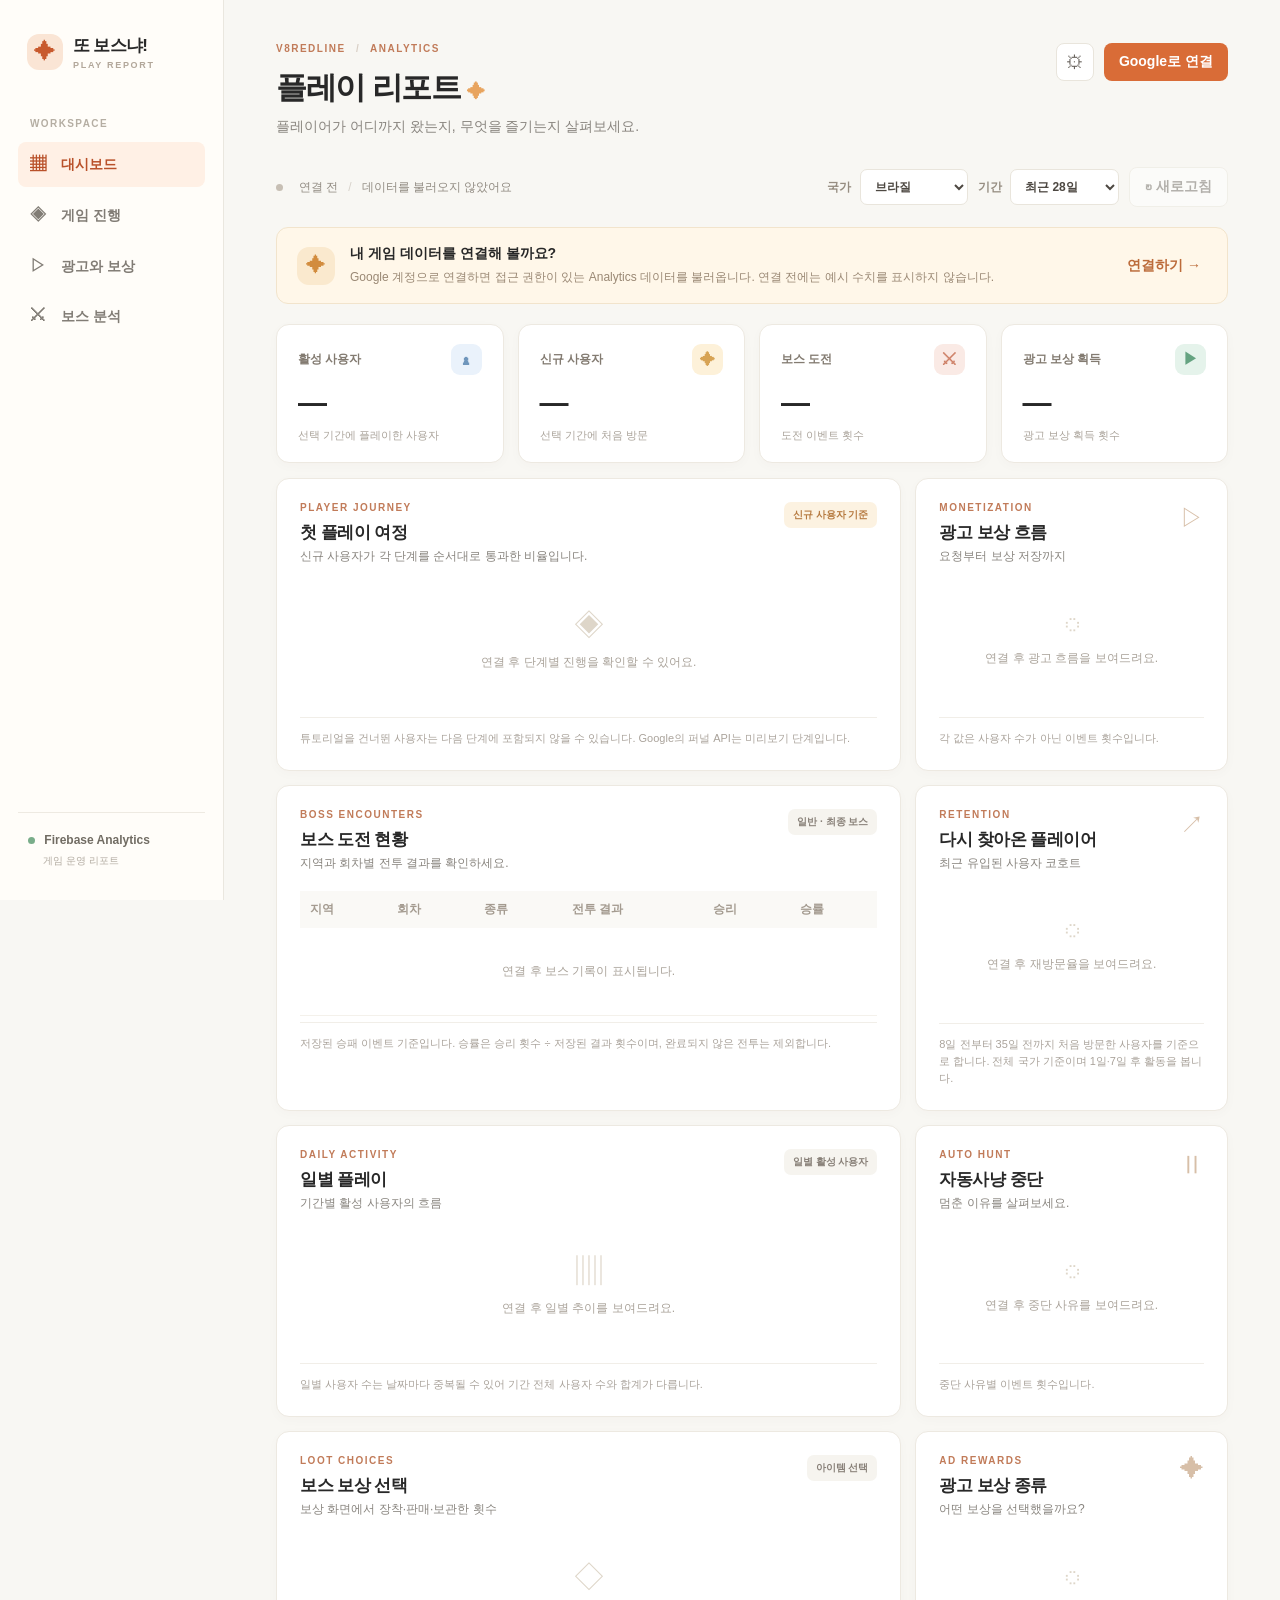
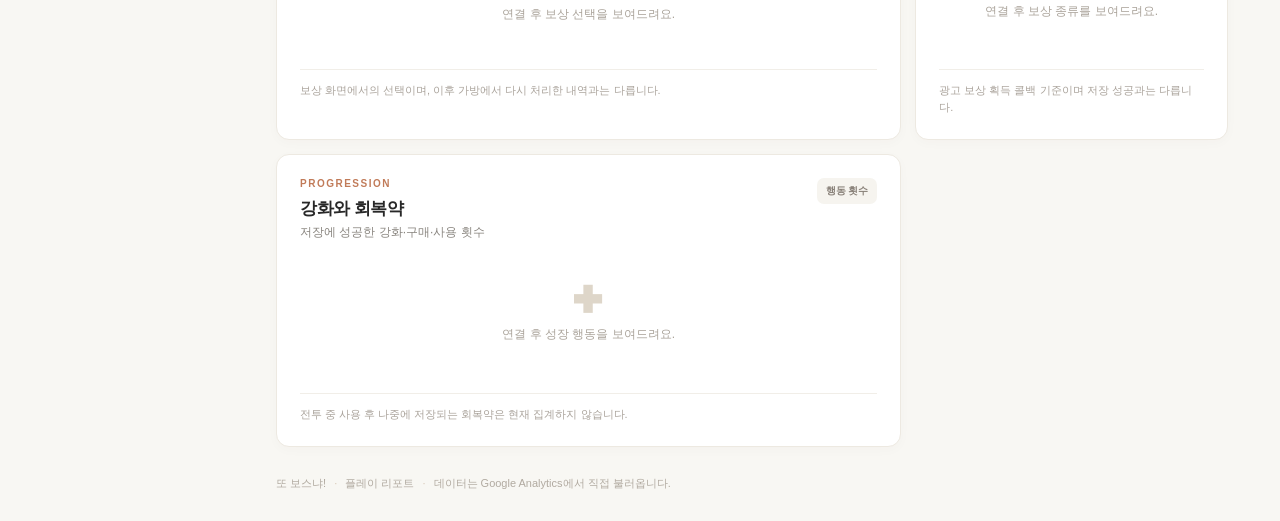
==== admin/index.html @ 26bd4971 "Add analytics admin dashboard" ====
<!doctype html>
<html lang="ko">
  <head>
    <meta charset="utf-8" />
    <meta name="viewport" content="width=device-width, initial-scale=1" />
    <meta name="referrer" content="strict-origin-when-cross-origin" />
    <meta
      http-equiv="Content-Security-Policy"
      content="default-src 'self'; script-src 'self' https://accounts.google.com/gsi/client; style-src 'self' https://accounts.google.com/gsi/style; connect-src 'self' https://accounts.google.com/gsi/ https://analyticsdata.googleapis.com; frame-src https://accounts.google.com/gsi/; img-src 'self' data:; base-uri 'none'; object-src 'none'; form-action 'none'"
    />
    <title>또 보스냐! · 플레이 리포트</title>
    <link rel="stylesheet" href="styles.css" />
    <script defer src="https://accounts.google.com/gsi/client"></script>
    <script defer src="app.js"></script>
  </head>
  <body>
    <div class="shell">
      <aside class="sidebar">
        <div class="brand">
          <span class="brand-icon">✦</span>
          <div><b>또 보스냐!</b><small>PLAY REPORT</small></div>
        </div>
        <p class="nav-label">WORKSPACE</p>
        <a class="nav-item selected" href="#overview"><span>▦</span> 대시보드</a
        ><a class="nav-item" href="#progress"><span>◈</span> 게임 진행</a
        ><a class="nav-item" href="#ads"><span>▷</span> 광고와 보상</a
        ><a class="nav-item" href="#boss"><span>⚔</span> 보스 분석</a>
        <div class="side-footer">
          <span class="dot"></span> Firebase Analytics
          <small>게임 운영 리포트</small>
        </div>
      </aside>
      <main id="overview">
        <header>
          <div>
            <p class="eyebrow">V8REDLINE <span>/</span> ANALYTICS</p>
            <h1>플레이 리포트 <span>✦</span></h1>
            <p class="subtitle">
              플레이어가 어디까지 왔는지, 무엇을 즐기는지 살펴보세요.
            </p>
          </div>
          <div class="head-actions">
            <button
              id="settings-btn"
              class="icon-btn"
              title="연결 설정"
              aria-label="연결 설정"
            >
              ⚙</button
            ><button id="login-btn" class="btn primary">Google로 연결</button
            ><button id="logout-btn" class="btn subtle hidden">
              연결 끊기
            </button>
          </div>
        </header>
        <div class="toolbar">
          <div class="status">
            <span id="status-dot" class="status-dot"></span
            ><span id="status-text">연결 전</span><span class="divider">/</span
            ><span id="updated">데이터를 불러오지 않았어요</span>
          </div>
          <div class="filters">
            <label
              >국가
              <select id="country">
                <option value="">전체 국가</option>
                <option value="Brazil" selected>브라질</option>
                <option value="South Korea">대한민국</option>
              </select></label
            ><label
              >기간
              <select id="period">
                <option value="6daysAgo">최근 7일</option>
                <option value="27daysAgo" selected>최근 28일</option>
                <option value="89daysAgo">최근 90일</option>
              </select></label
            ><button id="refresh-btn" class="btn subtle" disabled>
              ↻ 새로고침
            </button>
          </div>
        </div>
        <section id="welcome" class="notice">
          <div class="notice-icon">✦</div>
          <div>
            <b>내 게임 데이터를 연결해 볼까요?</b>
            <p>
              Google 계정으로 연결하면 접근 권한이 있는 Analytics 데이터를
              불러옵니다. 연결 전에는 예시 수치를 표시하지 않습니다.
            </p>
          </div>
          <button id="welcome-connect" class="text-btn">연결하기 →</button>
        </section>
        <div id="quality-note" class="quality-note hidden" role="status"></div>
        <section class="stats" aria-label="핵심 지표">
          <article class="stat">
            <div class="stat-top">
              <span>활성 사용자</span><i class="blue">♟</i>
            </div>
            <strong id="active-users">—</strong
            ><small>선택 기간에 플레이한 사용자</small>
          </article>
          <article class="stat">
            <div class="stat-top">
              <span>신규 사용자</span><i class="gold">✦</i>
            </div>
            <strong id="new-users">—</strong
            ><small>선택 기간에 처음 방문</small>
          </article>
          <article class="stat">
            <div class="stat-top">
              <span>보스 도전</span><i class="red">⚔</i>
            </div>
            <strong id="boss-attempts">—</strong><small>도전 이벤트 횟수</small>
          </article>
          <article class="stat">
            <div class="stat-top">
              <span>광고 보상 획득</span><i class="green">▶</i>
            </div>
            <strong id="rewards-earned">—</strong
            ><small>광고 보상 획득 횟수</small>
          </article>
        </section>
        <div class="grid">
          <section class="panel wide" id="progress">
            <div class="panel-head">
              <div>
                <p class="kicker">PLAYER JOURNEY</p>
                <h2>첫 플레이 여정</h2>
                <p>신규 사용자가 각 단계를 순서대로 통과한 비율입니다.</p>
              </div>
              <span class="tag">신규 사용자 기준</span>
            </div>
            <div id="funnel" class="placeholder">
              <span>◈</span>
              <p>연결 후 단계별 진행을 확인할 수 있어요.</p>
            </div>
            <div class="footnote">
              튜토리얼을 건너뛴 사용자는 다음 단계에 포함되지 않을 수 있습니다.
              Google의 퍼널 API는 미리보기 단계입니다.
            </div>
          </section>
          <section class="panel narrow" id="ads">
            <div class="panel-head">
              <div>
                <p class="kicker">MONETIZATION</p>
                <h2>광고 보상 흐름</h2>
                <p>요청부터 보상 저장까지</p>
              </div>
              <span class="panel-symbol">▷</span>
            </div>
            <div id="ads-list" class="placeholder">
              <span>◌</span>
              <p>연결 후 광고 흐름을 보여드려요.</p>
            </div>
            <div class="footnote">
              각 값은 사용자 수가 아닌 이벤트 횟수입니다.
            </div>
          </section>
          <section class="panel wide" id="boss">
            <div class="panel-head">
              <div>
                <p class="kicker">BOSS ENCOUNTERS</p>
                <h2>보스 도전 현황</h2>
                <p>지역과 회차별 전투 결과를 확인하세요.</p>
              </div>
              <span class="tag light">일반 · 최종 보스</span>
            </div>
            <div class="table-wrap">
              <table>
                <thead>
                  <tr>
                    <th>지역</th>
                    <th>회차</th>
                    <th>종류</th>
                    <th>전투 결과</th>
                    <th>승리</th>
                    <th>승률</th>
                  </tr>
                </thead>
                <tbody id="boss-table">
                  <tr>
                    <td colspan="6" class="empty">
                      연결 후 보스 기록이 표시됩니다.
                    </td>
                  </tr>
                </tbody>
              </table>
            </div>
            <div class="footnote">
              저장된 승패 이벤트 기준입니다. 승률은 승리 횟수 ÷ 저장된 결과
              횟수이며, 완료되지 않은 전투는 제외합니다.
            </div>
          </section>
          <section class="panel narrow">
            <div class="panel-head">
              <div>
                <p class="kicker">RETENTION</p>
                <h2>다시 찾아온 플레이어</h2>
                <p>최근 유입된 사용자 코호트</p>
              </div>
              <span class="panel-symbol">↗</span>
            </div>
            <div id="retention" class="placeholder">
              <span>◌</span>
              <p>연결 후 재방문율을 보여드려요.</p>
            </div>
            <div class="footnote">
              8일 전부터 35일 전까지 처음 방문한 사용자를 기준으로 합니다. 전체
              국가 기준이며 1일·7일 후 활동을 봅니다.
            </div>
          </section>
          <section class="panel wide">
            <div class="panel-head">
              <div>
                <p class="kicker">DAILY ACTIVITY</p>
                <h2>일별 플레이</h2>
                <p>기간별 활성 사용자의 흐름</p>
              </div>
              <span class="tag light">일별 활성 사용자</span>
            </div>
            <div id="trend" class="placeholder">
              <span>▥</span>
              <p>연결 후 일별 추이를 보여드려요.</p>
            </div>
            <div class="footnote">
              일별 사용자 수는 날짜마다 중복될 수 있어 기간 전체 사용자 수와
              합계가 다릅니다.
            </div>
          </section>
          <section class="panel narrow">
            <div class="panel-head">
              <div>
                <p class="kicker">AUTO HUNT</p>
                <h2>자동사냥 중단</h2>
                <p>멈춘 이유를 살펴보세요.</p>
              </div>
              <span class="panel-symbol">Ⅱ</span>
            </div>
            <div id="stops" class="placeholder">
              <span>◌</span>
              <p>연결 후 중단 사유를 보여드려요.</p>
            </div>
            <div class="footnote">중단 사유별 이벤트 횟수입니다.</div>
          </section>
          <section class="panel wide">
            <div class="panel-head">
              <div>
                <p class="kicker">LOOT CHOICES</p>
                <h2>보스 보상 선택</h2>
                <p>보상 화면에서 장착·판매·보관한 횟수</p>
              </div>
              <span class="tag light">아이템 선택</span>
            </div>
            <div id="loot" class="placeholder">
              <span>◇</span>
              <p>연결 후 보상 선택을 보여드려요.</p>
            </div>
            <div class="footnote">
              보상 화면에서의 선택이며, 이후 가방에서 다시 처리한 내역과는
              다릅니다.
            </div>
          </section>
          <section class="panel narrow">
            <div class="panel-head">
              <div>
                <p class="kicker">AD REWARDS</p>
                <h2>광고 보상 종류</h2>
                <p>어떤 보상을 선택했을까요?</p>
              </div>
              <span class="panel-symbol">✦</span>
            </div>
            <div id="ad-types" class="placeholder">
              <span>◌</span>
              <p>연결 후 보상 종류를 보여드려요.</p>
            </div>
            <div class="footnote">
              광고 보상 획득 콜백 기준이며 저장 성공과는 다릅니다.
            </div>
          </section>
          <section class="panel wide">
            <div class="panel-head">
              <div>
                <p class="kicker">PROGRESSION</p>
                <h2>강화와 회복약</h2>
                <p>저장에 성공한 강화·구매·사용 횟수</p>
              </div>
              <span class="tag light">행동 횟수</span>
            </div>
            <div id="economy" class="placeholder">
              <span>✚</span>
              <p>연결 후 성장 행동을 보여드려요.</p>
            </div>
            <div class="footnote">
              전투 중 사용 후 나중에 저장되는 회복약은 현재 집계하지 않습니다.
            </div>
          </section>
        </div>
        <footer>
          또 보스냐! <span>·</span> 플레이 리포트 <span>·</span> 데이터는 Google
          Analytics에서 직접 불러옵니다.
        </footer>
      </main>
    </div>
    <dialog id="settings">
      <form method="dialog">
        <div class="modal-head">
          <div>
            <p class="kicker">CONNECTION</p>
            <h2>연결 설정</h2>
          </div>
          <button value="cancel" class="icon-btn" aria-label="닫기">×</button>
        </div>
        <p class="modal-copy">
          Google Cloud에서 만든 웹 애플리케이션 OAuth 클라이언트 ID를
          입력하세요. 프로젝트의 Google Analytics Data API가 활성화되어 있어야
          합니다.
        </p>
        <label class="field"
          >OAuth 클라이언트 ID<input
            id="client-id"
            type="text"
            autocomplete="off"
            placeholder="…apps.googleusercontent.com" /></label
        ><label class="field"
          >Analytics 속성 ID<input
            id="property-id"
            type="text"
            inputmode="numeric"
            value="561781670"
        /></label>
        <p id="settings-error" class="form-error" role="alert"></p>
        <p class="modal-note">
          클라이언트 ID와 속성 ID만 이 브라우저에 저장합니다. 로그인 토큰은
          저장하지 않으며 페이지를 닫으면 사라집니다.
        </p>
        <div class="modal-actions">
          <button value="cancel" class="btn subtle">취소</button
          ><button id="save-settings" value="default" class="btn primary">
            설정 저장
          </button>
        </div>
      </form>
    </dialog>
    <div id="toast" role="status" aria-live="polite"></div>
  </body>
</html>
---- admin/styles.css ----
:root {
  --ink: #282828;
  --muted: #89857f;
  --line: #eeeae2;
  --orange: #dc713b;
  --bg: #f8f7f3;
  --green: #438c72;
  --sans:
    -apple-system, BlinkMacSystemFont, "Apple SD Gothic Neo", "Noto Sans KR",
    sans-serif;
}
* {
  box-sizing: border-box;
}
html {
  scroll-behavior: smooth;
}
body {
  margin: 0;
  color: var(--ink);
  background: var(--bg);
  font-family: var(--sans);
  font-size: 14px;
}
.shell {
  min-height: 100vh;
  display: flex;
}
.sidebar {
  width: 224px;
  flex-shrink: 0;
  border-right: 1px solid #eae7df;
  background: #fffdf9;
  padding: 32px 18px;
  display: flex;
  flex-direction: column;
  position: sticky;
  top: 0;
  height: 100vh;
}
.brand {
  display: flex;
  align-items: center;
  gap: 10px;
  padding: 2px 9px 38px;
}
.brand-icon {
  display: grid;
  place-items: center;
  width: 36px;
  height: 36px;
  border-radius: 12px;
  background: #fae5d5;
  color: #c85a2e;
  font-size: 22px;
}
.brand b {
  display: block;
  font-size: 17px;
  letter-spacing: -0.7px;
}
.brand small {
  display: block;
  margin-top: 3px;
  font-size: 9px;
  letter-spacing: 1.7px;
  color: #b2a79a;
  font-weight: 700;
}
.nav-label {
  padding: 0 12px;
  color: #b5aea3;
  font-size: 10px;
  font-weight: 800;
  letter-spacing: 1.4px;
}
.nav-item {
  padding: 12px;
  border-radius: 8px;
  color: #817c75;
  text-decoration: none;
  font-weight: 650;
  margin: 3px 0;
}
.nav-item span {
  display: inline-block;
  width: 27px;
  font-size: 16px;
}
.nav-item:hover,
.nav-item.selected {
  color: #b9512a;
  background: #fff0e5;
}
.side-footer {
  margin-top: auto;
  border-top: 1px solid var(--line);
  padding: 20px 10px 0;
  color: #716c63;
  font-size: 12px;
  font-weight: 650;
}
.side-footer small {
  display: block;
  color: #b1aaa0;
  margin: 7px 0 0 15px;
  font-weight: 400;
}
.dot,
.status-dot {
  display: inline-block;
  width: 7px;
  height: 7px;
  background: #79ad8a;
  border-radius: 50%;
  margin-right: 6px;
}
main {
  max-width: 1710px;
  padding: 43px 52px 30px;
  width: 100%;
  margin: auto;
}
header {
  display: flex;
  align-items: flex-start;
  justify-content: space-between;
  gap: 20px;
}
.eyebrow,
.kicker {
  margin: 0;
  color: #c17b59;
  font-size: 10px;
  font-weight: 800;
  letter-spacing: 1.5px;
}
.eyebrow span {
  color: #d8cfc5;
  margin: 0 6px;
}
h1 {
  margin: 13px 0 6px;
  font-size: 31px;
  letter-spacing: -1.5px;
}
h1 span {
  color: #e8a45e;
  font-size: 18px;
}
.subtitle,
.panel-head p:not(.kicker) {
  color: var(--muted);
  margin: 0;
  line-height: 1.6;
}
.head-actions,
.filters,
.toolbar,
.status {
  display: flex;
  align-items: center;
  gap: 10px;
}
.btn,
.icon-btn,
.text-btn {
  font: inherit;
  cursor: pointer;
  border: 0;
}
.btn {
  padding: 10px 15px;
  border-radius: 8px;
  font-weight: 700;
  white-space: nowrap;
}
.primary {
  background: #d96c37;
  color: white;
}
.primary:hover {
  background: #c95f2e;
}
.subtle,
.icon-btn {
  background: white;
  color: #68635d;
  border: 1px solid #e9e5dc;
}
.subtle:disabled {
  opacity: 0.48;
  cursor: not-allowed;
}
.icon-btn {
  height: 38px;
  width: 38px;
  border-radius: 8px;
  font-size: 18px;
}
.hidden {
  display: none !important;
}
.toolbar {
  justify-content: space-between;
  margin: 30px 0 20px;
  gap: 15px;
  flex-wrap: wrap;
}
.status {
  font-size: 12px;
  color: #928c83;
}
.status-dot {
  background: #c7bfb4;
}
.status-dot.on {
  background: #64aa80;
}
.divider {
  color: #d7d2ca;
}
.filters label {
  color: #968d81;
  font-size: 12px;
  font-weight: 650;
}
.filters select {
  font: inherit;
  font-size: 12px;
  color: #4d4842;
  border: 1px solid #e9e5dc;
  padding: 9px 24px 9px 10px;
  border-radius: 7px;
  background: #fff;
  margin-left: 5px;
}
.notice {
  display: flex;
  align-items: center;
  gap: 15px;
  padding: 17px 20px;
  background: #fff7e9;
  border: 1px solid #f2e4cc;
  border-radius: 12px;
  margin-bottom: 20px;
}
.notice-icon {
  display: grid;
  place-items: center;
  flex-shrink: 0;
  width: 38px;
  height: 38px;
  border-radius: 12px;
  background: #fae9ce;
  color: #d28c3e;
  font-size: 20px;
}
.notice b {
  font-size: 14px;
}
.notice p {
  margin: 5px 0 0;
  color: #9a8874;
  font-size: 12px;
  line-height: 1.5;
}
.text-btn {
  margin-left: auto;
  flex-shrink: 0;
  background: none;
  color: #bc6b3a;
  font-weight: 750;
}
.stats {
  display: grid;
  grid-template-columns: repeat(4, minmax(0, 1fr));
  gap: 14px;
}
.stat,
.panel {
  background: white;
  border: 1px solid #ede9e1;
  border-radius: 13px;
  box-shadow: 0 3px 12px rgba(70, 51, 24, 0.025);
}
.stat {
  padding: 19px 21px;
}
.stat-top {
  display: flex;
  align-items: center;
  justify-content: space-between;
  color: #837b71;
  font-weight: 700;
  font-size: 12px;
}
.stat i {
  font-style: normal;
  display: grid;
  place-items: center;
  width: 31px;
  height: 31px;
  border-radius: 9px;
  font-size: 15px;
}
.blue {
  background: #eaf2fb;
  color: #6f96bc;
}
.gold {
  background: #fdf1d9;
  color: #d7a354;
}
.red {
  background: #faeae5;
  color: #ce8067;
}
.green {
  background: #e5f3eb;
  color: #65a381;
}
.stat strong {
  display: block;
  font-size: 29px;
  letter-spacing: -1px;
  margin: 12px 0 6px;
}
.stat small {
  color: #aaa39a;
  font-size: 11px;
}
.grid {
  display: grid;
  grid-template-columns: 2fr 1fr;
  gap: 14px;
  margin-top: 15px;
}
.panel {
  padding: 23px;
  min-width: 0;
}
.panel-head {
  display: flex;
  justify-content: space-between;
  gap: 10px;
  align-items: flex-start;
}
.panel-head h2 {
  font-size: 17px;
  margin: 8px 0 3px;
  letter-spacing: -0.5px;
}
.panel-head p:not(.kicker) {
  font-size: 12px;
}
.tag {
  padding: 6px 9px;
  border-radius: 7px;
  font-size: 10px;
  font-weight: 700;
  color: #b67a40;
  background: #fcf2e1;
  white-space: nowrap;
}
.tag.light {
  color: #898179;
  background: #f6f4ef;
}
.panel-symbol {
  color: #d7bfa8;
  font-size: 24px;
}
.placeholder {
  min-height: 150px;
  display: flex;
  flex-direction: column;
  align-items: center;
  justify-content: center;
  text-align: center;
  color: #aaa39a;
  font-size: 12px;
}
.placeholder span {
  color: #ded6c9;
  font-size: 30px;
}
.placeholder p {
  margin: 8px 0;
}
.footnote {
  border-top: 1px solid #f1eee8;
  padding-top: 12px;
  color: #aaa39b;
  font-size: 11px;
  line-height: 1.55;
}
.table-wrap {
  overflow: auto;
  min-height: 145px;
}
table {
  width: 100%;
  border-collapse: collapse;
  margin: 18px 0 6px;
  text-align: left;
  font-size: 12px;
}
th {
  font-weight: 650;
  color: #a49b90;
  background: #faf9f6;
  padding: 10px;
}
td {
  padding: 12px 10px;
  border-bottom: 1px solid #f4f1eb;
}
td.empty {
  text-align: center;
  color: #aaa39a;
  padding: 35px;
}
.bars {
  display: grid;
  gap: 15px;
  margin: 22px 0;
}
.bar-row {
  display: grid;
  grid-template-columns: 112px 1fr auto;
  align-items: center;
  gap: 10px;
  font-size: 12px;
}
.bar-row .track {
  height: 9px;
  background: #f5f1eb;
  border-radius: 9px;
  overflow: hidden;
}
.bar-row .fill {
  height: 100%;
  background: #d97846;
  border-radius: 9px;
}
.bar-row b {
  font-size: 12px;
}
.ad-row,
.retention-row {
  display: flex;
  justify-content: space-between;
  align-items: center;
  padding: 13px 0;
  border-bottom: 1px solid #f4f1eb;
  font-size: 12px;
}
.ad-row b,
.retention-row b {
  font-size: 15px;
}
.list-body {
  margin: 12px 0;
  min-height: 125px;
}
.trend {
  height: 165px;
  display: flex;
  gap: 4px;
  align-items: flex-end;
  padding: 15px 0;
}
.trend-bar {
  min-width: 3px;
  flex: 1;
  background: #e4a180;
  border-radius: 4px 4px 0 0;
}
.trend-bar:hover {
  background: #cc7449;
}
footer {
  padding: 29px 0 0;
  color: #b1aaa0;
  font-size: 11px;
}
footer span {
  margin: 0 5px;
  color: #d8c9b8;
}
dialog {
  width: min(500px, calc(100% - 32px));
  border: 0;
  border-radius: 14px;
  padding: 25px;
  color: var(--ink);
  box-shadow: 0 20px 80px #3333;
}
dialog::backdrop {
  background: #2a241e80;
}
.modal-head {
  display: flex;
  align-items: center;
  justify-content: space-between;
}
.modal-head h2 {
  margin: 8px 0;
  font-size: 20px;
}
.modal-copy,
.modal-note {
  font-size: 12px;
  color: #91887e;
  line-height: 1.7;
}
.field {
  display: block;
  margin: 18px 0;
  font-size: 12px;
  font-weight: 700;
}
.field input {
  width: 100%;
  padding: 12px;
  margin-top: 8px;
  border: 1px solid #ded8cd;
  border-radius: 8px;
  font: inherit;
}
.modal-actions {
  display: flex;
  justify-content: flex-end;
  gap: 8px;
  margin-top: 22px;
}
#toast {
  position: fixed;
  bottom: 20px;
  right: 20px;
  background: #332e28;
  color: white;
  padding: 12px 16px;
  border-radius: 8px;
  max-width: 420px;
  display: none;
  z-index: 5;
}
#toast.visible {
  display: block;
}
@media (max-width: 1000px) {
  .sidebar {
    width: 65px;
    padding: 25px 8px;
  }
  .brand {
    padding: 0 4px 30px;
  }
  .brand div,
  .nav-label,
  .side-footer,
  .nav-item:not(.selected) {
    display: none;
  }
  .nav-item {
    font-size: 0;
  }
  .nav-item span {
    font-size: 17px;
    width: auto;
  }
  main {
    padding: 32px 24px;
  }
  .grid {
    grid-template-columns: 1fr 1fr;
  }
}
@media (max-width: 680px) {
  .sidebar {
    display: none;
  }
  main {
    padding: 25px 15px;
  }
  h1 {
    font-size: 25px;
  }
  .subtitle {
    font-size: 12px;
  }
  .head-actions {
    gap: 5px;
  }
  .head-actions .btn {
    font-size: 12px;
    padding: 10px;
  }
  .stats {
    grid-template-columns: 1fr 1fr;
  }
  .grid {
    grid-template-columns: 1fr;
  }
  .stat {
    padding: 16px;
  }
  .stat strong {
    font-size: 24px;
  }
  .toolbar {
    align-items: flex-start;
  }
  .filters {
    width: 100%;
    flex-wrap: wrap;
  }
  .notice {
    align-items: flex-start;
  }
  .notice .text-btn {
    display: none;
  }
  .bar-row {
    grid-template-columns: 92px 1fr auto;
  }
}

@media (max-width: 480px) {
  header {
    display: block;
  }
  .head-actions {
    margin-top: 16px;
  }
  h1 {
    white-space: nowrap;
  }
  .subtitle {
    max-width: 350px;
  }
  .bar-row {
    grid-template-columns: 78px 1fr auto;
    gap: 7px;
  }
  .bar-row b {
    font-size: 10px;
  }
}

.form-error {
  color: #b5492e;
  font-size: 12px;
  min-height: 1em;
  margin: 0;
}

.quality-note {
  padding: 12px 16px;
  margin-bottom: 16px;
  background: #fff7e9;
  border: 1px solid #f2e4cc;
  color: #8e6443;
  border-radius: 9px;
  font-size: 12px;
  line-height: 1.5;
}
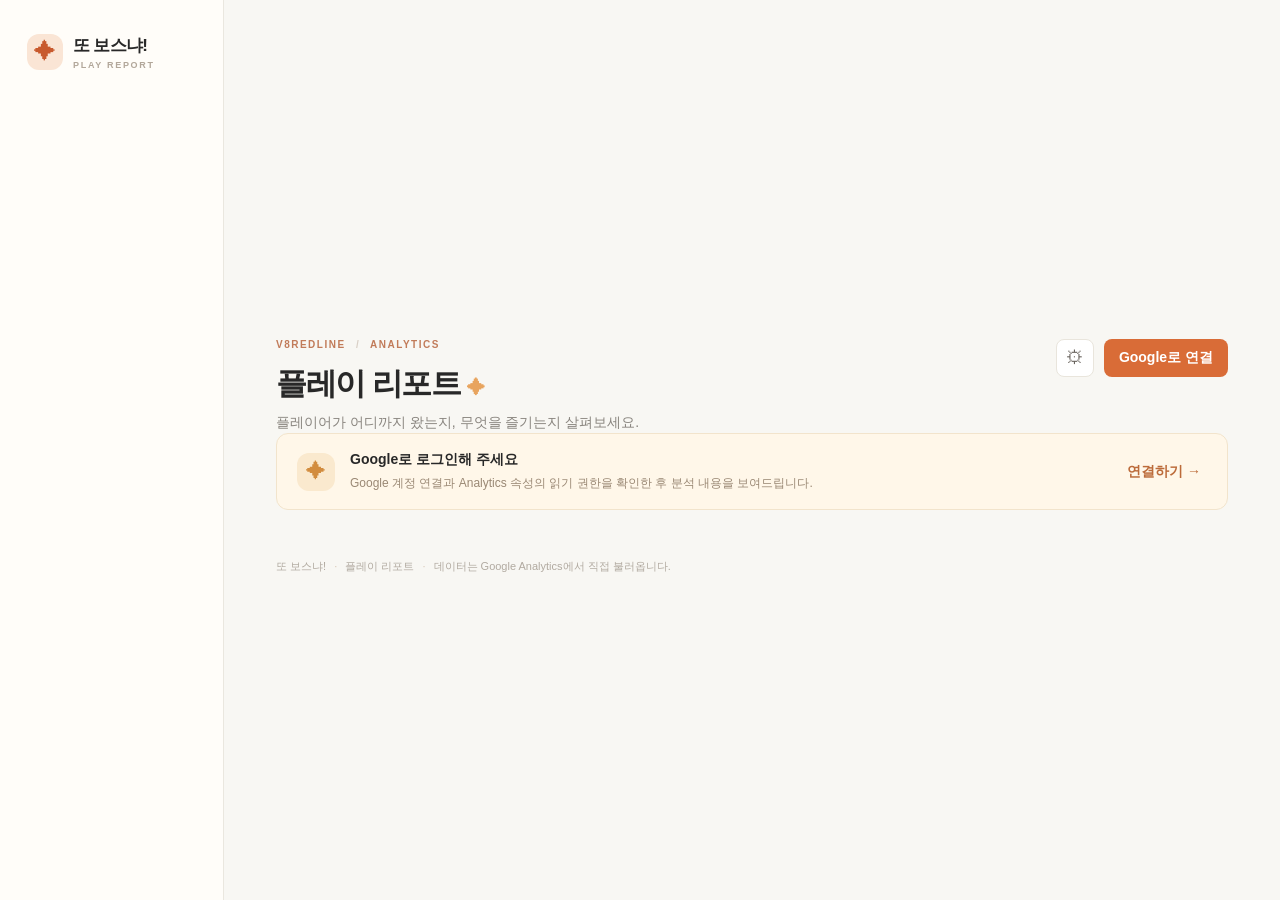
==== commit 9ec04a49: "Hide analytics until account access is verified" ====
--- a/admin/index.html
+++ b/admin/index.html
@@ -53,247 +53,255 @@
             </button>
           </div>
         </header>
-        <div class="toolbar">
-          <div class="status">
-            <span id="status-dot" class="status-dot"></span
-            ><span id="status-text">연결 전</span><span class="divider">/</span
-            ><span id="updated">데이터를 불러오지 않았어요</span>
-          </div>
-          <div class="filters">
-            <label
-              >국가
-              <select id="country">
-                <option value="">전체 국가</option>
-                <option value="Brazil" selected>브라질</option>
-                <option value="South Korea">대한민국</option>
-              </select></label
-            ><label
-              >기간
-              <select id="period">
-                <option value="6daysAgo">최근 7일</option>
-                <option value="27daysAgo" selected>최근 28일</option>
-                <option value="89daysAgo">최근 90일</option>
-              </select></label
-            ><button id="refresh-btn" class="btn subtle" disabled>
-              ↻ 새로고침
-            </button>
-          </div>
-        </div>
         <section id="welcome" class="notice">
           <div class="notice-icon">✦</div>
           <div>
-            <b>내 게임 데이터를 연결해 볼까요?</b>
+            <b>Google로 로그인해 주세요</b>
             <p>
-              Google 계정으로 연결하면 접근 권한이 있는 Analytics 데이터를
-              불러옵니다. 연결 전에는 예시 수치를 표시하지 않습니다.
+              Google 계정 연결과 Analytics 속성의 읽기 권한을 확인한 후 분석
+              내용을 보여드립니다.
             </p>
           </div>
           <button id="welcome-connect" class="text-btn">연결하기 →</button>
         </section>
-        <div id="quality-note" class="quality-note hidden" role="status"></div>
-        <section class="stats" aria-label="핵심 지표">
-          <article class="stat">
-            <div class="stat-top">
-              <span>활성 사용자</span><i class="blue">♟</i>
+        <div id="private-content" hidden>
+          <div class="toolbar">
+            <div class="status">
+              <span id="status-dot" class="status-dot"></span
+              ><span id="status-text">연결 전</span
+              ><span class="divider">/</span
+              ><span id="updated">데이터를 불러오지 않았어요</span>
             </div>
-            <strong id="active-users">—</strong
-            ><small>선택 기간에 플레이한 사용자</small>
-          </article>
-          <article class="stat">
-            <div class="stat-top">
-              <span>신규 사용자</span><i class="gold">✦</i>
+            <div class="filters">
+              <label
+                >국가
+                <select id="country">
+                  <option value="">전체 국가</option>
+                  <option value="Brazil" selected>브라질</option>
+                  <option value="South Korea">대한민국</option>
+                </select></label
+              ><label
+                >기간
+                <select id="period">
+                  <option value="6daysAgo">최근 7일</option>
+                  <option value="27daysAgo" selected>최근 28일</option>
+                  <option value="89daysAgo">최근 90일</option>
+                </select></label
+              ><button id="refresh-btn" class="btn subtle" disabled>
+                ↻ 새로고침
+              </button>
             </div>
-            <strong id="new-users">—</strong
-            ><small>선택 기간에 처음 방문</small>
-          </article>
-          <article class="stat">
-            <div class="stat-top">
-              <span>보스 도전</span><i class="red">⚔</i>
-            </div>
-            <strong id="boss-attempts">—</strong><small>도전 이벤트 횟수</small>
-          </article>
-          <article class="stat">
-            <div class="stat-top">
-              <span>광고 보상 획득</span><i class="green">▶</i>
-            </div>
-            <strong id="rewards-earned">—</strong
-            ><small>광고 보상 획득 횟수</small>
-          </article>
-        </section>
-        <div class="grid">
-          <section class="panel wide" id="progress">
-            <div class="panel-head">
-              <div>
-                <p class="kicker">PLAYER JOURNEY</p>
-                <h2>첫 플레이 여정</h2>
-                <p>신규 사용자가 각 단계를 순서대로 통과한 비율입니다.</p>
-              </div>
-              <span class="tag">신규 사용자 기준</span>
-            </div>
-            <div id="funnel" class="placeholder">
-              <span>◈</span>
-              <p>연결 후 단계별 진행을 확인할 수 있어요.</p>
-            </div>
-            <div class="footnote">
-              튜토리얼을 건너뛴 사용자는 다음 단계에 포함되지 않을 수 있습니다.
-              Google의 퍼널 API는 미리보기 단계입니다.
-            </div>
+          </div>
+          <div
+            id="quality-note"
+            class="quality-note hidden"
+            role="status"
+          ></div>
+          <section class="stats" aria-label="핵심 지표">
+            <article class="stat">
+              <div class="stat-top">
+                <span>활성 사용자</span><i class="blue">♟</i>
+              </div>
+              <strong id="active-users">—</strong
+              ><small>선택 기간에 플레이한 사용자</small>
+            </article>
+            <article class="stat">
+              <div class="stat-top">
+                <span>신규 사용자</span><i class="gold">✦</i>
+              </div>
+              <strong id="new-users">—</strong
+              ><small>선택 기간에 처음 방문</small>
+            </article>
+            <article class="stat">
+              <div class="stat-top">
+                <span>보스 도전</span><i class="red">⚔</i>
+              </div>
+              <strong id="boss-attempts">—</strong
+              ><small>도전 이벤트 횟수</small>
+            </article>
+            <article class="stat">
+              <div class="stat-top">
+                <span>광고 보상 획득</span><i class="green">▶</i>
+              </div>
+              <strong id="rewards-earned">—</strong
+              ><small>광고 보상 획득 횟수</small>
+            </article>
           </section>
-          <section class="panel narrow" id="ads">
-            <div class="panel-head">
-              <div>
-                <p class="kicker">MONETIZATION</p>
-                <h2>광고 보상 흐름</h2>
-                <p>요청부터 보상 저장까지</p>
-              </div>
-              <span class="panel-symbol">▷</span>
-            </div>
-            <div id="ads-list" class="placeholder">
-              <span>◌</span>
-              <p>연결 후 광고 흐름을 보여드려요.</p>
-            </div>
-            <div class="footnote">
-              각 값은 사용자 수가 아닌 이벤트 횟수입니다.
-            </div>
-          </section>
-          <section class="panel wide" id="boss">
-            <div class="panel-head">
-              <div>
-                <p class="kicker">BOSS ENCOUNTERS</p>
-                <h2>보스 도전 현황</h2>
-                <p>지역과 회차별 전투 결과를 확인하세요.</p>
-              </div>
-              <span class="tag light">일반 · 최종 보스</span>
-            </div>
-            <div class="table-wrap">
-              <table>
-                <thead>
-                  <tr>
-                    <th>지역</th>
-                    <th>회차</th>
-                    <th>종류</th>
-                    <th>전투 결과</th>
-                    <th>승리</th>
-                    <th>승률</th>
-                  </tr>
-                </thead>
-                <tbody id="boss-table">
-                  <tr>
-                    <td colspan="6" class="empty">
-                      연결 후 보스 기록이 표시됩니다.
-                    </td>
-                  </tr>
-                </tbody>
-              </table>
-            </div>
-            <div class="footnote">
-              저장된 승패 이벤트 기준입니다. 승률은 승리 횟수 ÷ 저장된 결과
-              횟수이며, 완료되지 않은 전투는 제외합니다.
-            </div>
-          </section>
-          <section class="panel narrow">
-            <div class="panel-head">
-              <div>
-                <p class="kicker">RETENTION</p>
-                <h2>다시 찾아온 플레이어</h2>
-                <p>최근 유입된 사용자 코호트</p>
-              </div>
-              <span class="panel-symbol">↗</span>
-            </div>
-            <div id="retention" class="placeholder">
-              <span>◌</span>
-              <p>연결 후 재방문율을 보여드려요.</p>
-            </div>
-            <div class="footnote">
-              8일 전부터 35일 전까지 처음 방문한 사용자를 기준으로 합니다. 전체
-              국가 기준이며 1일·7일 후 활동을 봅니다.
-            </div>
-          </section>
-          <section class="panel wide">
-            <div class="panel-head">
-              <div>
-                <p class="kicker">DAILY ACTIVITY</p>
-                <h2>일별 플레이</h2>
-                <p>기간별 활성 사용자의 흐름</p>
-              </div>
-              <span class="tag light">일별 활성 사용자</span>
-            </div>
-            <div id="trend" class="placeholder">
-              <span>▥</span>
-              <p>연결 후 일별 추이를 보여드려요.</p>
-            </div>
-            <div class="footnote">
-              일별 사용자 수는 날짜마다 중복될 수 있어 기간 전체 사용자 수와
-              합계가 다릅니다.
-            </div>
-          </section>
-          <section class="panel narrow">
-            <div class="panel-head">
-              <div>
-                <p class="kicker">AUTO HUNT</p>
-                <h2>자동사냥 중단</h2>
-                <p>멈춘 이유를 살펴보세요.</p>
-              </div>
-              <span class="panel-symbol">Ⅱ</span>
-            </div>
-            <div id="stops" class="placeholder">
-              <span>◌</span>
-              <p>연결 후 중단 사유를 보여드려요.</p>
-            </div>
-            <div class="footnote">중단 사유별 이벤트 횟수입니다.</div>
-          </section>
-          <section class="panel wide">
-            <div class="panel-head">
-              <div>
-                <p class="kicker">LOOT CHOICES</p>
-                <h2>보스 보상 선택</h2>
-                <p>보상 화면에서 장착·판매·보관한 횟수</p>
-              </div>
-              <span class="tag light">아이템 선택</span>
-            </div>
-            <div id="loot" class="placeholder">
-              <span>◇</span>
-              <p>연결 후 보상 선택을 보여드려요.</p>
-            </div>
-            <div class="footnote">
-              보상 화면에서의 선택이며, 이후 가방에서 다시 처리한 내역과는
-              다릅니다.
-            </div>
-          </section>
-          <section class="panel narrow">
-            <div class="panel-head">
-              <div>
-                <p class="kicker">AD REWARDS</p>
-                <h2>광고 보상 종류</h2>
-                <p>어떤 보상을 선택했을까요?</p>
-              </div>
-              <span class="panel-symbol">✦</span>
-            </div>
-            <div id="ad-types" class="placeholder">
-              <span>◌</span>
-              <p>연결 후 보상 종류를 보여드려요.</p>
-            </div>
-            <div class="footnote">
-              광고 보상 획득 콜백 기준이며 저장 성공과는 다릅니다.
-            </div>
-          </section>
-          <section class="panel wide">
-            <div class="panel-head">
-              <div>
-                <p class="kicker">PROGRESSION</p>
-                <h2>강화와 회복약</h2>
-                <p>저장에 성공한 강화·구매·사용 횟수</p>
-              </div>
-              <span class="tag light">행동 횟수</span>
-            </div>
-            <div id="economy" class="placeholder">
-              <span>✚</span>
-              <p>연결 후 성장 행동을 보여드려요.</p>
-            </div>
-            <div class="footnote">
-              전투 중 사용 후 나중에 저장되는 회복약은 현재 집계하지 않습니다.
-            </div>
-          </section>
+          <div class="grid">
+            <section class="panel wide" id="progress">
+              <div class="panel-head">
+                <div>
+                  <p class="kicker">PLAYER JOURNEY</p>
+                  <h2>첫 플레이 여정</h2>
+                  <p>신규 사용자가 각 단계를 순서대로 통과한 비율입니다.</p>
+                </div>
+                <span class="tag">신규 사용자 기준</span>
+              </div>
+              <div id="funnel" class="placeholder">
+                <span>◈</span>
+                <p>연결 후 단계별 진행을 확인할 수 있어요.</p>
+              </div>
+              <div class="footnote">
+                튜토리얼을 건너뛴 사용자는 다음 단계에 포함되지 않을 수
+                있습니다. Google의 퍼널 API는 미리보기 단계입니다.
+              </div>
+            </section>
+            <section class="panel narrow" id="ads">
+              <div class="panel-head">
+                <div>
+                  <p class="kicker">MONETIZATION</p>
+                  <h2>광고 보상 흐름</h2>
+                  <p>요청부터 보상 저장까지</p>
+                </div>
+                <span class="panel-symbol">▷</span>
+              </div>
+              <div id="ads-list" class="placeholder">
+                <span>◌</span>
+                <p>연결 후 광고 흐름을 보여드려요.</p>
+              </div>
+              <div class="footnote">
+                각 값은 사용자 수가 아닌 이벤트 횟수입니다.
+              </div>
+            </section>
+            <section class="panel wide" id="boss">
+              <div class="panel-head">
+                <div>
+                  <p class="kicker">BOSS ENCOUNTERS</p>
+                  <h2>보스 도전 현황</h2>
+                  <p>지역과 회차별 전투 결과를 확인하세요.</p>
+                </div>
+                <span class="tag light">일반 · 최종 보스</span>
+              </div>
+              <div class="table-wrap">
+                <table>
+                  <thead>
+                    <tr>
+                      <th>지역</th>
+                      <th>회차</th>
+                      <th>종류</th>
+                      <th>전투 결과</th>
+                      <th>승리</th>
+                      <th>승률</th>
+                    </tr>
+                  </thead>
+                  <tbody id="boss-table">
+                    <tr>
+                      <td colspan="6" class="empty">
+                        연결 후 보스 기록이 표시됩니다.
+                      </td>
+                    </tr>
+                  </tbody>
+                </table>
+              </div>
+              <div class="footnote">
+                저장된 승패 이벤트 기준입니다. 승률은 승리 횟수 ÷ 저장된 결과
+                횟수이며, 완료되지 않은 전투는 제외합니다.
+              </div>
+            </section>
+            <section class="panel narrow">
+              <div class="panel-head">
+                <div>
+                  <p class="kicker">RETENTION</p>
+                  <h2>다시 찾아온 플레이어</h2>
+                  <p>최근 유입된 사용자 코호트</p>
+                </div>
+                <span class="panel-symbol">↗</span>
+              </div>
+              <div id="retention" class="placeholder">
+                <span>◌</span>
+                <p>연결 후 재방문율을 보여드려요.</p>
+              </div>
+              <div class="footnote">
+                8일 전부터 35일 전까지 처음 방문한 사용자를 기준으로 합니다.
+                전체 국가 기준이며 1일·7일 후 활동을 봅니다.
+              </div>
+            </section>
+            <section class="panel wide">
+              <div class="panel-head">
+                <div>
+                  <p class="kicker">DAILY ACTIVITY</p>
+                  <h2>일별 플레이</h2>
+                  <p>기간별 활성 사용자의 흐름</p>
+                </div>
+                <span class="tag light">일별 활성 사용자</span>
+              </div>
+              <div id="trend" class="placeholder">
+                <span>▥</span>
+                <p>연결 후 일별 추이를 보여드려요.</p>
+              </div>
+              <div class="footnote">
+                일별 사용자 수는 날짜마다 중복될 수 있어 기간 전체 사용자 수와
+                합계가 다릅니다.
+              </div>
+            </section>
+            <section class="panel narrow">
+              <div class="panel-head">
+                <div>
+                  <p class="kicker">AUTO HUNT</p>
+                  <h2>자동사냥 중단</h2>
+                  <p>멈춘 이유를 살펴보세요.</p>
+                </div>
+                <span class="panel-symbol">Ⅱ</span>
+              </div>
+              <div id="stops" class="placeholder">
+                <span>◌</span>
+                <p>연결 후 중단 사유를 보여드려요.</p>
+              </div>
+              <div class="footnote">중단 사유별 이벤트 횟수입니다.</div>
+            </section>
+            <section class="panel wide">
+              <div class="panel-head">
+                <div>
+                  <p class="kicker">LOOT CHOICES</p>
+                  <h2>보스 보상 선택</h2>
+                  <p>보상 화면에서 장착·판매·보관한 횟수</p>
+                </div>
+                <span class="tag light">아이템 선택</span>
+              </div>
+              <div id="loot" class="placeholder">
+                <span>◇</span>
+                <p>연결 후 보상 선택을 보여드려요.</p>
+              </div>
+              <div class="footnote">
+                보상 화면에서의 선택이며, 이후 가방에서 다시 처리한 내역과는
+                다릅니다.
+              </div>
+            </section>
+            <section class="panel narrow">
+              <div class="panel-head">
+                <div>
+                  <p class="kicker">AD REWARDS</p>
+                  <h2>광고 보상 종류</h2>
+                  <p>어떤 보상을 선택했을까요?</p>
+                </div>
+                <span class="panel-symbol">✦</span>
+              </div>
+              <div id="ad-types" class="placeholder">
+                <span>◌</span>
+                <p>연결 후 보상 종류를 보여드려요.</p>
+              </div>
+              <div class="footnote">
+                광고 보상 획득 콜백 기준이며 저장 성공과는 다릅니다.
+              </div>
+            </section>
+            <section class="panel wide">
+              <div class="panel-head">
+                <div>
+                  <p class="kicker">PROGRESSION</p>
+                  <h2>강화와 회복약</h2>
+                  <p>저장에 성공한 강화·구매·사용 횟수</p>
+                </div>
+                <span class="tag light">행동 횟수</span>
+              </div>
+              <div id="economy" class="placeholder">
+                <span>✚</span>
+                <p>연결 후 성장 행동을 보여드려요.</p>
+              </div>
+              <div class="footnote">
+                전투 중 사용 후 나중에 저장되는 회복약은 현재 집계하지 않습니다.
+              </div>
+            </section>
+          </div>
         </div>
         <footer>
           또 보스냐! <span>·</span> 플레이 리포트 <span>·</span> 데이터는 Google
--- a/admin/styles.css
+++ b/admin/styles.css
@@ -667,3 +667,11 @@
   font-size: 12px;
   line-height: 1.5;
 }
+
+/* The page shell is public; only show report controls after Analytics authorizes the signed-in user. */
+#private-content[hidden],
+body:not(.analytics-visible) .nav-label,
+body:not(.analytics-visible) .nav-item,
+body:not(.analytics-visible) .side-footer {
+  display: none !important;
+}
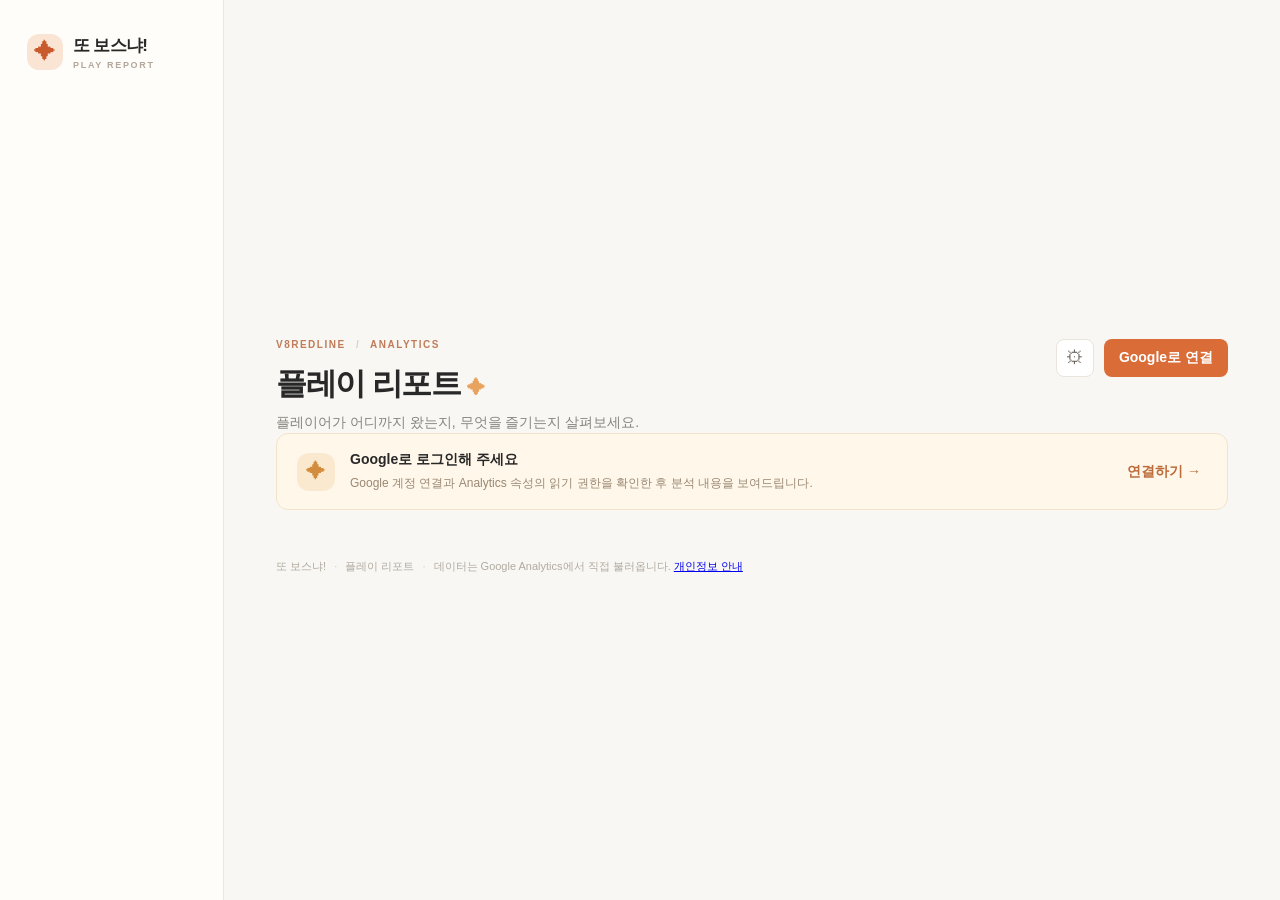
==== commit 226c0212: "Connect V8REDLINE Analytics login and fix cohort report dates" ====
--- a/admin/index.html
+++ b/admin/index.html
@@ -305,7 +305,7 @@
         </div>
         <footer>
           또 보스냐! <span>·</span> 플레이 리포트 <span>·</span> 데이터는 Google
-          Analytics에서 직접 불러옵니다.
+          Analytics에서 직접 불러옵니다. <a href="privacy.html">개인정보 안내</a>
         </footer>
       </main>
     </div>
